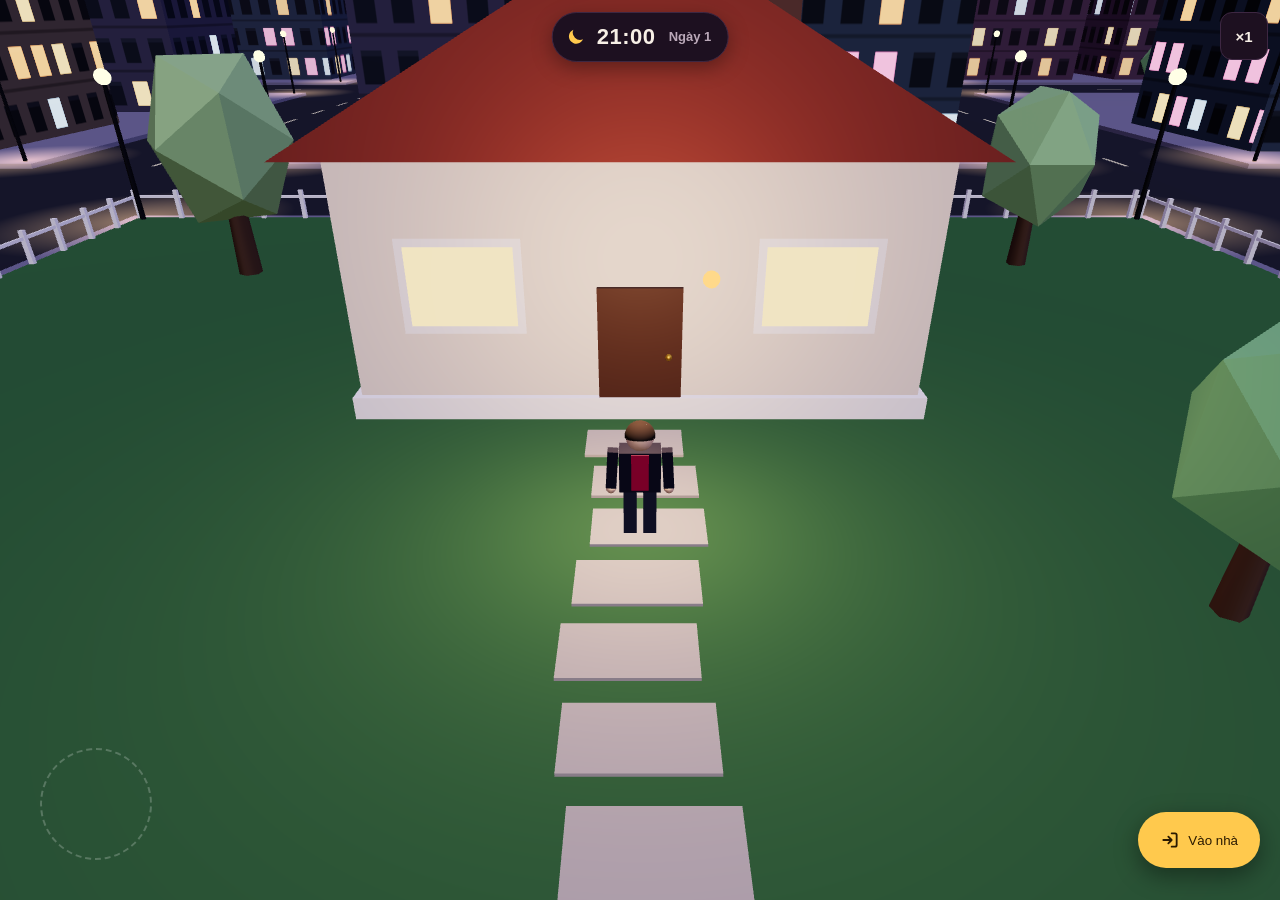
==== 3d/index.html @ 074ee81d "Add Sòng Đêm 3D mobile prototype Three.js city walk with the casino, the player's house and a park. " ====
<!doctype html>
<html lang="vi">
<head>
<meta charset="utf-8">
<meta name="viewport" content="width=device-width,initial-scale=1,viewport-fit=cover,user-scalable=no">
<meta name="apple-mobile-web-app-capable" content="yes">
<meta name="mobile-web-app-capable" content="yes">
<meta name="apple-mobile-web-app-status-bar-style" content="black-translucent">
<meta name="theme-color" content="#12070e">
<link rel="apple-touch-icon" href="../icon-180.png">
<link rel="icon" type="image/png" href="../icon-192.png">
<title>Sòng Đêm 3D</title>
<style>
  :root {
    --bg: #12070e;
    --panel: #1d1020;
    --panel-2: #271629;
    --border: #3d2742;
    --text: #f7efe6;
    --muted: #bba9b9;
    --accent: #ffc94d;
    --accent-ink: #2b1a00;
    --pink: #ff4fa3;
    --r: 14px;
    --sat: env(safe-area-inset-top, 0px);
    --sab: env(safe-area-inset-bottom, 0px);
    --sal: env(safe-area-inset-left, 0px);
    --sar: env(safe-area-inset-right, 0px);
  }
  /* Game luôn dùng giao diện tối; khai báo lại để giữ nguyên ở cả hai chế độ */
  @media (prefers-color-scheme: dark) { :root:not([data-theme="light"]) { --bg: #12070e; --panel: #1d1020; --text: #f7efe6; } }
  :root[data-theme="dark"] { --bg: #12070e; --panel: #1d1020; --text: #f7efe6; }
  * { box-sizing: border-box; -webkit-tap-highlight-color: transparent; }
  html, body { margin: 0; height: 100%; overflow: hidden; background: var(--bg); color: var(--text);
    font: 15px/1.45 -apple-system, BlinkMacSystemFont, "Segoe UI", Roboto, sans-serif;
    -webkit-user-select: none; user-select: none; -webkit-touch-callout: none; overscroll-behavior: none; }
  #scene { position: fixed; inset: 0; width: 100%; height: 100%; display: block; touch-action: none; }

  .hud { position: fixed; z-index: 2; pointer-events: none; }
  .hud > * { pointer-events: auto; }

  /* Đồng hồ */
  #clock { top: calc(var(--sat) + 12px); left: 50%; transform: translateX(-50%);
    display: flex; align-items: center; gap: 10px; padding: 8px 16px 8px 12px;
    background: var(--panel); border: 1px solid var(--border); border-radius: 999px;
    box-shadow: 0 6px 20px rgba(0,0,0,.35); pointer-events: none; }
  #clock-icon { width: 22px; height: 22px; color: var(--accent); display: grid; place-items: center; }
  #clock-icon svg { width: 22px; height: 22px; }
  #clock-time { font-size: 22px; font-weight: 800; font-variant-numeric: tabular-nums; letter-spacing: .5px; min-width: 62px; }
  #clock-day { font-size: 13px; color: var(--muted); font-weight: 600; white-space: nowrap; }

  /* Nút tốc độ */
  #speed { position: fixed; z-index: 2; top: calc(var(--sat) + 12px); right: calc(var(--sar) + 12px);
    width: 48px; height: 48px; border-radius: 12px; border: 1px solid var(--border);
    background: var(--panel); color: var(--text); font-weight: 800; font-size: 15px; font-variant-numeric: tabular-nums; }
  #speed[aria-pressed="true"] { background: var(--accent); color: var(--accent-ink); border-color: var(--accent); }

  /* Gợi ý điều khiển */
  #hint { top: calc(var(--sat) + 72px); left: 50%; transform: translateX(-50%);
    max-width: min(92vw, 420px); padding: 10px 14px; border-radius: var(--r);
    background: var(--panel); border: 1px solid var(--border); color: var(--muted);
    font-size: 13px; text-align: center; transition: opacity .4s ease, transform .4s ease; pointer-events: none; }
  #hint b { color: var(--text); }
  #hint.gone { opacity: 0; transform: translate(-50%, -6px); }

  /* Joystick */
  #joy-ghost { position: fixed; z-index: 1; left: calc(var(--sal) + 40px); bottom: calc(var(--sab) + 40px);
    width: 112px; height: 112px; border-radius: 50%; border: 2px dashed rgba(255,255,255,.22); pointer-events: none; }
  body.joy-on #joy-ghost { opacity: 0; }
  #joy { position: fixed; z-index: 3; width: 120px; height: 120px; margin: -60px 0 0 -60px; border-radius: 50%;
    background: rgba(29,16,32,.55); border: 2px solid rgba(255,255,255,.28); opacity: 0; pointer-events: none; transition: opacity .12s; }
  #joy.active { opacity: 1; }
  #joy-knob { position: absolute; left: 50%; top: 50%; width: 52px; height: 52px; border-radius: 50%;
    background: var(--text); box-shadow: 0 4px 12px rgba(0,0,0,.4); transform: translate(-50%,-50%); }

  /* Nút hành động */
  #action { position: fixed; z-index: 2; right: calc(var(--sar) + 20px); bottom: calc(var(--sab) + 32px);
    display: flex; align-items: center; gap: 8px; min-height: 56px; padding: 0 22px;
    border-radius: 999px; border: 0; background: var(--accent); color: var(--accent-ink);
    font: 800 17px/1 inherit; font-family: inherit; box-shadow: 0 8px 24px rgba(0,0,0,.4); }
  #action[hidden] { display: none; }
  #action svg { width: 20px; height: 20px; }
  #action:active { transform: scale(.97); }

  /* Hộp thoại */
  #modal { position: fixed; inset: 0; z-index: 5; display: flex; align-items: flex-end; justify-content: center;
    background: rgba(8,3,10,.55); padding: 16px calc(var(--sar) + 16px) calc(var(--sab) + 16px) calc(var(--sal) + 16px); }
  #modal[hidden] { display: none; }
  .sheet { width: 100%; max-width: 420px; background: var(--panel); border: 1px solid var(--border);
    border-radius: 20px; padding: 20px; box-shadow: 0 20px 60px rgba(0,0,0,.5); animation: rise .22s ease-out; }
  @media (min-width: 700px) { #modal { align-items: center; } }
  .sheet h2 { margin: 0 0 6px; font-size: 20px; }
  .sheet p { margin: 0 0 18px; color: var(--muted); }
  .actions { display: grid; gap: 10px; }
  .btn { min-height: 50px; border-radius: 12px; border: 1px solid var(--border); background: var(--panel-2);
    color: var(--text); font: 700 16px/1 inherit; font-family: inherit; }
  .btn.primary { background: var(--accent); color: var(--accent-ink); border-color: var(--accent); }
  .btn:focus-visible, #action:focus-visible, #speed:focus-visible { outline: 3px solid var(--pink); outline-offset: 2px; }
  @keyframes rise { from { transform: translateY(16px); opacity: 0; } to { transform: none; opacity: 1; } }

  #fade { position: fixed; inset: 0; z-index: 6; background: #000; opacity: 0; pointer-events: none; transition: opacity .4s ease; }
  #fade.on { opacity: 1; }

  #loading { position: fixed; inset: 0; z-index: 7; display: grid; place-items: center; background: var(--bg); color: var(--muted); font-weight: 600; }
  body.ready #loading { display: none; }
  #error { position: fixed; left: 12px; right: 12px; bottom: calc(var(--sab) + 12px); z-index: 8; padding: 12px 14px;
    background: #3a0d1c; border: 1px solid #7a2340; border-radius: 12px; color: #ffd7e2; font-size: 13px; }

  @media (prefers-reduced-motion: reduce) {
    .sheet { animation: none; } #fade, #hint, #joy { transition: none; }
  }
</style>
</head>
<body>
<canvas id="scene" aria-label="Thành phố Sòng Đêm 3D"></canvas>

<div id="clock" class="hud" role="status" aria-live="off">
  <span id="clock-icon"></span>
  <span id="clock-time">21:00</span>
  <span id="clock-day">Ngày 1</span>
</div>
<button id="speed" type="button" aria-pressed="false" aria-label="Tốc độ thời gian" title="Tua nhanh thời gian">×1</button>
<div id="hint" class="hud"><b>Kéo bên trái</b> để đi, đẩy hết cỡ để chạy · <b>Kéo bên phải</b> để xoay. Sòng Đêm ở phía đông, theo đồng xu vàng.</div>

<div id="joy-ghost" aria-hidden="true"></div>
<div id="joy" aria-hidden="true"><div id="joy-knob"></div></div>

<button id="action" type="button" hidden>
  <svg viewBox="0 0 24 24" aria-hidden="true"><path fill="none" stroke="currentColor" stroke-width="2.2" stroke-linecap="round" stroke-linejoin="round" d="M14 4h4a2 2 0 0 1 2 2v12a2 2 0 0 1-2 2h-4M10 16l4-4-4-4M14 12H4"/></svg>
  <span id="action-label">Vào</span>
</button>

<div id="modal" hidden role="dialog" aria-modal="true" aria-labelledby="modal-title">
  <div class="sheet">
    <h2 id="modal-title"></h2>
    <p id="modal-body"></p>
    <div id="modal-actions" class="actions"></div>
  </div>
</div>
<div id="fade"></div>
<div id="loading">Đang dựng thành phố…</div>

<script>
  window.addEventListener('error', function (e) {
    var d = document.getElementById('error') || document.body.appendChild(Object.assign(document.createElement('div'), { id: 'error' }));
    d.textContent = 'Lỗi: ' + (e.message || 'không rõ') + '. Hãy thử mở lại bằng Safari hoặc Chrome mới nhất.';
  });
  // Ẩn vòng gợi ý joystick khi đang kéo
  document.addEventListener('pointerdown', function (e) { if (e.pointerType !== 'mouse' && e.clientX < innerWidth / 2) document.body.classList.add('joy-on'); });
  document.addEventListener('pointerup', function () { document.body.classList.remove('joy-on'); });
</script>
<script type="importmap">{ "imports": { "three": "./vendor/three.module.min.js" } }</script>
<script type="module" src="./main.js"></script>
</body>
</html>
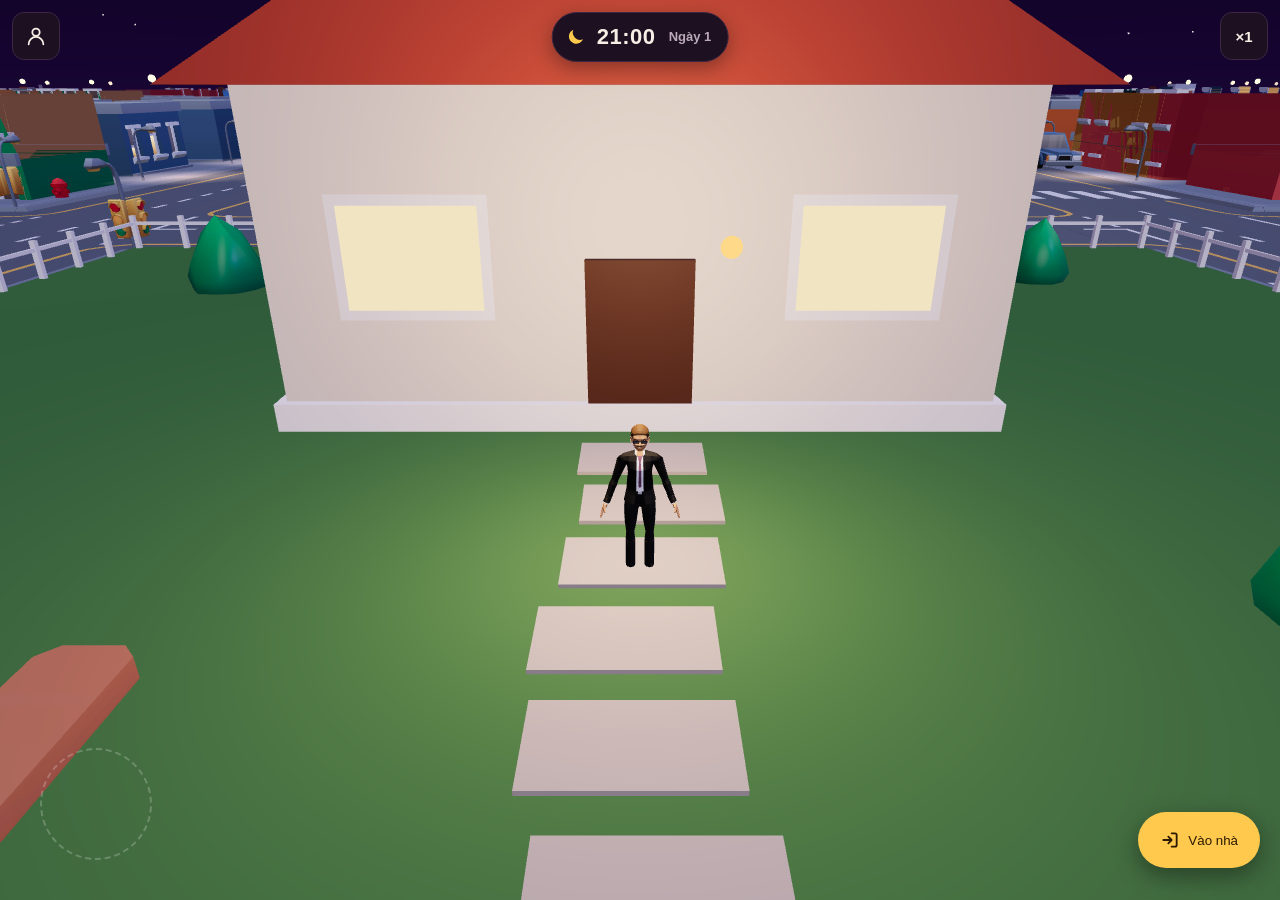
==== commit 7bad35c5: "Use KayKit city and Vocations characters in 3D prototype City rebuilt on a 12 m tile grid from KayKi" ====
--- a/3d/index.html
+++ b/3d/index.html
@@ -53,6 +53,12 @@
   #speed { position: fixed; z-index: 2; top: calc(var(--sat) + 12px); right: calc(var(--sar) + 12px);
     width: 48px; height: 48px; border-radius: 12px; border: 1px solid var(--border);
     background: var(--panel); color: var(--text); font-weight: 800; font-size: 15px; font-variant-numeric: tabular-nums; }
+  #who { position: fixed; z-index: 2; top: calc(var(--sat) + 12px); left: calc(var(--sal) + 12px);
+    width: 48px; height: 48px; border-radius: 12px; border: 1px solid var(--border);
+    background: var(--panel); color: var(--text); display: grid; place-items: center; }
+  #who svg { width: 22px; height: 22px; }
+  .actions.grid2 { grid-template-columns: 1fr 1fr; max-height: 60vh; overflow: auto; }
+  .actions.grid2 .btn:last-child { grid-column: 1 / -1; }
   #speed[aria-pressed="true"] { background: var(--accent); color: var(--accent-ink); border-color: var(--accent); }
 
   /* Gợi ý điều khiển */
@@ -95,7 +101,7 @@
   .btn { min-height: 50px; border-radius: 12px; border: 1px solid var(--border); background: var(--panel-2);
     color: var(--text); font: 700 16px/1 inherit; font-family: inherit; }
   .btn.primary { background: var(--accent); color: var(--accent-ink); border-color: var(--accent); }
-  .btn:focus-visible, #action:focus-visible, #speed:focus-visible { outline: 3px solid var(--pink); outline-offset: 2px; }
+  .btn:focus-visible, #action:focus-visible, #speed:focus-visible, #who:focus-visible { outline: 3px solid var(--pink); outline-offset: 2px; }
   @keyframes rise { from { transform: translateY(16px); opacity: 0; } to { transform: none; opacity: 1; } }
 
   #fade { position: fixed; inset: 0; z-index: 6; background: #000; opacity: 0; pointer-events: none; transition: opacity .4s ease; }
@@ -119,6 +125,7 @@
   <span id="clock-time">21:00</span>
   <span id="clock-day">Ngày 1</span>
 </div>
+<button id="who" type="button" aria-label="Chọn nhân vật" title="Chọn nhân vật"><svg viewBox="0 0 24 24" aria-hidden="true"><circle cx="12" cy="8" r="4" fill="none" stroke="currentColor" stroke-width="2"/><path d="M4 21a8 8 0 0 1 16 0" fill="none" stroke="currentColor" stroke-width="2" stroke-linecap="round"/></svg></button>
 <button id="speed" type="button" aria-pressed="false" aria-label="Tốc độ thời gian" title="Tua nhanh thời gian">×1</button>
 <div id="hint" class="hud"><b>Kéo bên trái</b> để đi, đẩy hết cỡ để chạy · <b>Kéo bên phải</b> để xoay. Sòng Đêm ở phía đông, theo đồng xu vàng.</div>
 
@@ -138,7 +145,7 @@
   </div>
 </div>
 <div id="fade"></div>
-<div id="loading">Đang dựng thành phố…</div>
+<div id="loading">Đang tải…</div>
 
 <script>
   window.addEventListener('error', function (e) {
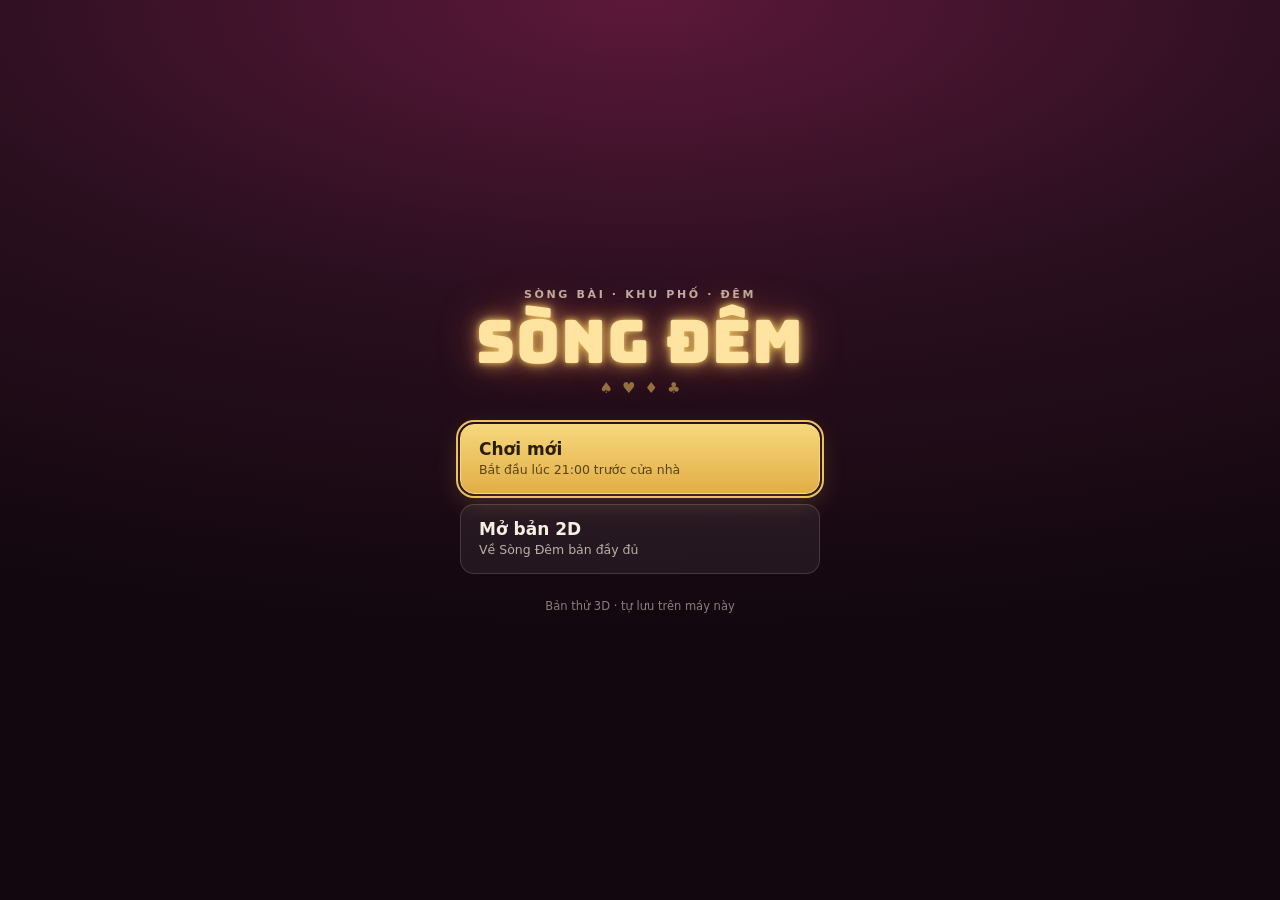
==== commit c1b6e86d: "Add main menu and loading curtain, shrink city, fix sunken buildings - Main menu and lifting loading" ====
--- a/3d/index.html
+++ b/3d/index.html
@@ -10,6 +10,7 @@
 <link rel="apple-touch-icon" href="../icon-180.png">
 <link rel="icon" type="image/png" href="../icon-192.png">
 <title>Sòng Đêm 3D</title>
+<link rel="stylesheet" href="fonts.css">
 <style>
   :root {
     --bg: #12070e;
@@ -53,10 +54,10 @@
   #speed { position: fixed; z-index: 2; top: calc(var(--sat) + 12px); right: calc(var(--sar) + 12px);
     width: 48px; height: 48px; border-radius: 12px; border: 1px solid var(--border);
     background: var(--panel); color: var(--text); font-weight: 800; font-size: 15px; font-variant-numeric: tabular-nums; }
-  #who { position: fixed; z-index: 2; top: calc(var(--sat) + 12px); left: calc(var(--sal) + 12px);
+  #menu { position: fixed; z-index: 2; top: calc(var(--sat) + 12px); left: calc(var(--sal) + 12px);
     width: 48px; height: 48px; border-radius: 12px; border: 1px solid var(--border);
     background: var(--panel); color: var(--text); display: grid; place-items: center; }
-  #who svg { width: 22px; height: 22px; }
+  #menu svg { width: 22px; height: 22px; }
   .actions.grid2 { grid-template-columns: 1fr 1fr; max-height: 60vh; overflow: auto; }
   .actions.grid2 .btn:last-child { grid-column: 1 / -1; }
   #speed[aria-pressed="true"] { background: var(--accent); color: var(--accent-ink); border-color: var(--accent); }
@@ -101,17 +102,92 @@
   .btn { min-height: 50px; border-radius: 12px; border: 1px solid var(--border); background: var(--panel-2);
     color: var(--text); font: 700 16px/1 inherit; font-family: inherit; }
   .btn.primary { background: var(--accent); color: var(--accent-ink); border-color: var(--accent); }
-  .btn:focus-visible, #action:focus-visible, #speed:focus-visible, #who:focus-visible { outline: 3px solid var(--pink); outline-offset: 2px; }
+  .btn:focus-visible, #action:focus-visible, #speed:focus-visible, #menu:focus-visible { outline: 3px solid var(--pink); outline-offset: 2px; }
   @keyframes rise { from { transform: translateY(16px); opacity: 0; } to { transform: none; opacity: 1; } }
 
   #fade { position: fixed; inset: 0; z-index: 6; background: #000; opacity: 0; pointer-events: none; transition: opacity .4s ease; }
   #fade.on { opacity: 1; }
 
-  #loading { position: fixed; inset: 0; z-index: 7; display: grid; place-items: center; background: var(--bg); color: var(--muted); font-weight: 600; }
+  #loading { position: fixed; inset: 0; z-index: 7; display: flex; align-items: center; justify-content: center; background: var(--bg); color: var(--muted); font-weight: 600; }
   body.ready #loading { display: none; }
   #error { position: fixed; left: 12px; right: 12px; bottom: calc(var(--sab) + 12px); z-index: 8; padding: 12px 14px;
     background: #3a0d1c; border: 1px solid #7a2340; border-radius: 12px; color: #ffd7e2; font-size: 13px; }
 
+  /* ---- Menu chính và rèm tải (lấy từ bản 2D) ---- */
+  :root { --f-body: system-ui, -apple-system, "Segoe UI", Roboto, sans-serif; --f-bungee: "Bungee", "Arial Black", Impact, sans-serif; }
+#sdm{position:fixed;inset:0;z-index:2147483000;display:flex;overflow-y:auto;-webkit-overflow-scrolling:touch;
+  background:radial-gradient(120% 70% at 50% 0%,#5c183a 0%,#2a0f1f 48%,#12070e 100%);color:#f5efe4;font-family:var(--f-body);
+  padding:calc(28px + env(safe-area-inset-top,0px)) 16px calc(24px + env(safe-area-inset-bottom,0px))}
+#sdm[hidden]{display:none!important}
+html.sdm-on,html.sdm-on body{overflow:hidden}
+.sdm-col{width:min(360px,100%);margin:auto;display:flex;flex-direction:column;gap:24px}
+.sdm-sign{text-align:center}
+.sdm-kick{display:block;font:600 11px/1 var(--f-body);letter-spacing:.24em;text-transform:uppercase;color:#bfaea6}
+.sdm-title{margin:12px 0 6px;font:400 clamp(44px,14vw,60px)/1 var(--f-bungee);color:#ffe3a1;letter-spacing:.02em;
+  text-shadow:0 0 6px #ecc15e,0 0 18px rgba(236,193,94,.7),0 0 44px rgba(255,110,80,.45);animation:sdmFlick 7s infinite}
+.sdm-suits{font-size:15px;letter-spacing:.6em;color:rgba(236,193,94,.55);padding-left:.6em}
+@keyframes sdmFlick{0%,90%,100%{opacity:1}91%{opacity:.5}92%{opacity:1}95%{opacity:.72}96%{opacity:1}}
+@media (prefers-reduced-motion:reduce){.sdm-title{animation:none}}
+.sdm-list,.sdm-rows{display:flex;flex-direction:column;gap:10px}
+.sdm-rows{gap:6px}
+.sdm-btn,.sdm-row{all:unset;box-sizing:border-box;display:flex;flex-direction:column;gap:3px;width:100%;cursor:pointer;color:#f5efe4;
+  background:rgba(255,255,255,.06);border:1px solid rgba(232,189,92,.35);border-radius:14px;padding:14px 18px;
+  transition:transform .12s ease,background-color .12s ease;-webkit-tap-highlight-color:transparent}
+.sdm-row{padding:10px 14px;border-radius:12px;border-color:rgba(255,255,255,.12)}
+.sdm-btn b{font:700 17px/1.2 var(--f-body)}
+.sdm-row b{font:600 14.5px/1.25 var(--f-body)}
+.sdm-btn small,.sdm-row small{font:400 12.5px/1.35 var(--f-body);color:#bfaea6}
+.sdm-btn:hover,.sdm-row:hover{background:rgba(255,255,255,.1)}
+.sdm-btn:active,.sdm-row:active{transform:scale(.98)}
+.sdm-btn:focus-visible,.sdm-row:focus-visible,.sdm-back:focus-visible{outline:2px solid #ecc15e;outline-offset:2px}
+.sdm-btn.gold{background:linear-gradient(180deg,#f6d77c,#e2ae46);border-color:#f6d77c;color:#2a1d05;box-shadow:0 8px 26px rgba(236,193,94,.22)}
+.sdm-btn.gold small{color:#5a4210}
+.sdm-btn.gold:hover{background:linear-gradient(180deg,#f9df90,#e8b852)}
+.sdm-btn.dim{border-color:rgba(255,255,255,.14)}
+.sdm-panel{background:rgba(18,7,14,.62);border:1px solid rgba(232,189,92,.3);border-radius:18px;padding:18px;display:flex;flex-direction:column;gap:10px}
+.sdm-panel h2{margin:0 0 2px;font:400 22px/1.15 var(--f-bungee);color:#ffe3a1}
+.sdm-panel h3{margin:10px 0 0;font:600 11px/1 var(--f-body);letter-spacing:.16em;text-transform:uppercase;color:#bfaea6}
+.sdm-panel p{margin:0;font-size:14px;line-height:1.5;color:#e9dfd6}
+.sdm-panel p b{color:#ffe3a1}
+.sdm-empty{color:#bfaea6!important;font-size:13px!important}
+.sdm-code{box-sizing:border-box;width:100%;min-height:72px;resize:vertical;border-radius:12px;border:1px solid rgba(255,255,255,.18);
+  background:rgba(0,0,0,.35);color:#f5efe4;padding:10px 12px;font:13px/1.4 ui-monospace,Consolas,monospace}
+.sdm-code:focus{outline:2px solid #ecc15e;outline-offset:1px}
+.sdm-msg{color:#ff9f9a!important;font-size:13px!important;margin:0;text-align:center}
+.sdm-msg.ok{color:#f4d272!important}
+.sdm-msg:empty{display:none}
+.sdm-back{all:unset;cursor:pointer;align-self:flex-start;padding:8px 2px;color:#ecc15e;font:600 14px/1 var(--f-body)}
+.sdm-two{display:grid;grid-template-columns:1fr 1fr;gap:10px;margin-top:6px}
+.sdm-two .sdm-btn{align-items:center;text-align:center}
+.sdm-foot{margin:0;text-align:center;font-size:11.5px;color:rgba(191,174,166,.7)}
+/* ---- before the player picks: game world not shown ---- */
+/* ---- loading curtain ---- */
+#sdl{position:fixed;inset:0;z-index:2147483100;display:flex;color:#f5efe4;font-family:var(--f-body);
+  background:radial-gradient(120% 70% at 50% 0%,#5c183a 0%,#2a0f1f 48%,#12070e 100%);
+  padding:calc(28px + env(safe-area-inset-top,0px)) 24px calc(24px + env(safe-area-inset-bottom,0px));
+  transform:translateY(0);transition:transform .8s cubic-bezier(.76,0,.24,1);will-change:transform}
+#sdl[hidden]{display:none!important}
+#sdl.up{transform:translateY(-100%)}
+#sdl.up .sdl-col{opacity:0;transform:translateY(-24px);transition:opacity .35s ease,transform .5s ease}
+.sdl-col{width:min(340px,100%);margin:auto;display:flex;flex-direction:column;align-items:center;text-align:center;gap:14px}
+.sdl-title{margin:0;font:400 clamp(40px,12vw,54px)/1 var(--f-bungee);color:#ffe3a1;letter-spacing:.02em;
+  text-shadow:0 0 6px #ecc15e,0 0 18px rgba(236,193,94,.7),0 0 44px rgba(255,110,80,.45)}
+.sdl-suits{font-size:14px;letter-spacing:.6em;padding-left:.6em;color:rgba(236,193,94,.55)}
+.sdl-suits{animation:sdlPulse 1.4s ease-in-out infinite}
+@keyframes sdlPulse{0%,100%{opacity:.45}50%{opacity:1}}
+.sdl-step{margin:18px 0 0;font:600 15px/1.3 var(--f-body);color:#f5efe4;min-height:1.3em}
+.sdl-bar{width:100%;height:6px;border-radius:99px;background:rgba(255,255,255,.1);overflow:hidden;box-shadow:inset 0 0 0 1px rgba(232,189,92,.25)}
+.sdl-bar i{display:block;height:100%;width:0;border-radius:inherit;background:linear-gradient(90deg,#e2ae46,#f6d77c);box-shadow:0 0 12px rgba(236,193,94,.6)}
+.sdl-tip{margin:6px 0 0;font:400 13px/1.5 var(--f-body);color:#bfaea6;max-width:32ch}
+/* neon lip on the bottom edge of the curtain while it lifts */
+.sdl-edge{position:absolute;left:0;right:0;bottom:0;height:3px;background:linear-gradient(90deg,transparent,#f6d77c 20%,#ff8a6b 50%,#f6d77c 80%,transparent);
+  box-shadow:0 0 14px rgba(246,215,124,.9),0 0 34px rgba(255,138,107,.55)}
+/* map rises into place under the curtain */
+@media (prefers-reduced-motion:reduce){
+  #sdl{transition:opacity .4s ease} #sdl.up{transform:none;opacity:0}
+}
+  #loading { flex-direction: column; gap: 14px; background: radial-gradient(120% 70% at 50% 0%,#5c183a 0%,#2a0f1f 48%,#12070e 100%); }
+  #loading .sdl-title { font-size: clamp(40px,12vw,54px); }
   @media (prefers-reduced-motion: reduce) {
     .sheet { animation: none; } #fade, #hint, #joy { transition: none; }
   }
@@ -125,7 +201,7 @@
   <span id="clock-time">21:00</span>
   <span id="clock-day">Ngày 1</span>
 </div>
-<button id="who" type="button" aria-label="Chọn nhân vật" title="Chọn nhân vật"><svg viewBox="0 0 24 24" aria-hidden="true"><circle cx="12" cy="8" r="4" fill="none" stroke="currentColor" stroke-width="2"/><path d="M4 21a8 8 0 0 1 16 0" fill="none" stroke="currentColor" stroke-width="2" stroke-linecap="round"/></svg></button>
+<button id="menu" type="button" aria-label="Mở menu" title="Menu"><svg viewBox="0 0 24 24" aria-hidden="true"><path d="M4 7h16M4 12h16M4 17h16" fill="none" stroke="currentColor" stroke-width="2.2" stroke-linecap="round"/></svg></button>
 <button id="speed" type="button" aria-pressed="false" aria-label="Tốc độ thời gian" title="Tua nhanh thời gian">×1</button>
 <div id="hint" class="hud"><b>Kéo bên trái</b> để đi, đẩy hết cỡ để chạy · <b>Kéo bên phải</b> để xoay. Sòng Đêm ở phía đông, theo đồng xu vàng.</div>
 
@@ -145,7 +221,7 @@
   </div>
 </div>
 <div id="fade"></div>
-<div id="loading">Đang tải…</div>
+<div id="loading" role="status"><h1 class="sdl-title">SÒNG ĐÊM</h1><div class="sdl-suits" aria-hidden="true">♠&#xFE0E;♥&#xFE0E;♦&#xFE0E;♣&#xFE0E;</div></div>
 
 <script>
   window.addEventListener('error', function (e) {
--- a/3d/fonts.css
+++ b/3d/fonts.css
@@ -0,0 +1,3 @@
+@font-face{font-family:'Bungee';font-style:normal;font-display:swap;font-weight:400;src:url([data-uri]) format('woff2');unicode-range:U+0102-0103,U+0110-0111,U+0128-0129,U+0168-0169,U+01A0-01A1,U+01AF-01B0,U+0300-0301,U+0303-0304,U+0308-0309,U+0323,U+0329,U+1EA0-1EF9,U+20AB;}
+@font-face{font-family:'Bungee';font-style:normal;font-display:swap;font-weight:400;src:url([data-uri]) format('woff2');unicode-range:U+0100-02BA,U+02BD-02C5,U+02C7-02CC,U+02CE-02D7,U+02DD-02FF,U+0304,U+0308,U+0329,U+1D00-1DBF,U+1E00-1E9F,U+1EF2-1EFF,U+2020,U+20A0-20AB,U+20AD-20C0,U+2113,U+2C60-2C7F,U+A720-A7FF;}
+@font-face{font-family:'Bungee';font-style:normal;font-display:swap;font-weight:400;src:url([data-uri]) format('woff2');unicode-range:U+0000-00FF,U+0131,U+0152-0153,U+02BB-02BC,U+02C6,U+02DA,U+02DC,U+0304,U+0308,U+0329,U+2000-206F,U+20AC,U+2122,U+2191,U+2193,U+2212,U+2215,U+FEFF,U+FFFD;}
